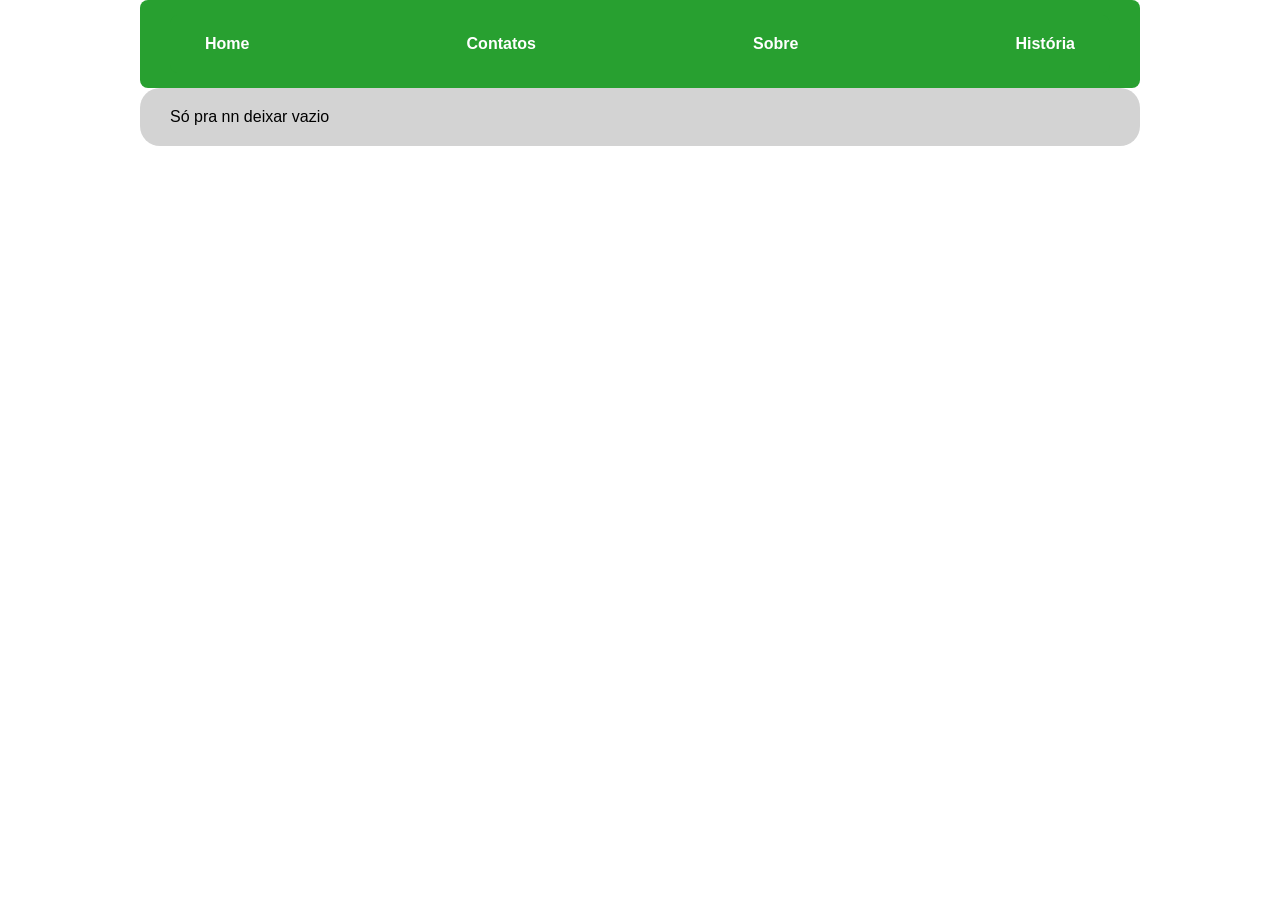
==== about.html @ 3148864a "Mudanças no site" ====
<!DOCTYPE html>
<html lang="en">
<head>
    <meta charset="UTF-8">
    <meta http-equiv="X-UA-Compatible" content="IE=edge">
    <meta name="viewport" content="width=device-width, initial-scale=1.0">
    <title>Document</title>
    <script src="./assets/script/main.js" defer></script>
    <link rel="stylesheet" href="./assets/style/index.css">
</head>
<body>
<div class="container">
    <div id="navbar" class="navbar"></div>
    <div id="content" class="content">
        
        <p>Só pra nn deixar vazio</p>
    </div>
</div>
</body>
</html>
---- assets/style/index.css ----
* {
    margin: 0;
    padding: 0;
    box-sizing: border-box;
}

body {
    font-family: Arial, sans-serif;
}

img{
    border-radius: 5px;
}

.container {
    display: flex;
    flex-direction: column;
    align-items: center;
    width: 100%;
    min-height: 100vh;
}

.navbar {
    background-color: rgb(40, 160, 48);
    width: 100%;
    max-width: 1000px;
    padding: 15px 30px;
    display: flex;
    justify-content: space-between;
    align-items: center;
    border-radius: 8px;
}

.navbar img{
    width: 25px;
    height: 25px;
    background-color: white;
}

.navbar a {
    color: white;
    text-decoration: none;
    font-weight: bold;
    padding: 5px;
    transition: all 0.2 ease;
}

.navbar a:hover {
    background-color:green;
    transform: translateX(4px);
    border: 5px;
    border-radius: 8px;
    transition: all 0.2 ease;
}

.content {
    background-color: lightgray;
    width: 100%;
    max-width: 1000px;
    padding: 20px 30px;
    display: flex;
    flex-direction: column;
    gap: 10px; 
    border-radius: 20px;
}

.content a {
    text-decoration: none;
    font-weight: 600;
    color: #333;
    padding: 8px 10px;
    border-radius: 6px;
    transition: all 0.2s ease;
}

.content a:hover {
    background-color:green;
    transform: translateX(4px);
    color: white;
}

.newpost{
    display: flex;
    justify-content: start;
}

.posts{
    background-color: white;
    padding: 10px;
    border-radius: 30px;
    display: flex;
    align-items: center;
    justify-content: center;
}

.allposts{
    display: flex;
    flex-direction: column;
    align-items: center;
    border: 2px;
    width: 200px;
    height: fit-content;
    gap: 10px;
}

.historia{
    display: flex;
    align-items: center;
    flex-direction: column;
    background-color: white;
    border-radius: 30px;
    padding: 20px;
}

.historia p{
    padding: 10px;
}

.allposts button {
    display: inline-block;
    padding: 12px 24px;
    background: linear-gradient(135deg, green, rgb(0, 209, 0));
    color: white;
    font-weight: 600;
    font-size: 14px;
    text-decoration: none;
    border: none;
    border-radius: 8px;
    cursor: pointer;
    transition: all 0.25s ease;
    box-shadow: 0 4px 10px rgba(0, 0, 0, 0.15);
}

.allposts button:hover {
    transform: translateY(-2px);
    box-shadow: 0 6px 14px rgba(0, 0, 0, 0.2);
}

.allposts button:active {
    transform: translateY(0);
    box-shadow: 0 3px 8px rgba(0, 0, 0, 0.15);
}
body {
    background-color: var(#B00205);
}
.arroba {
    padding-left: 20px;
    padding-right: 20px;
}
.cc {
    text-align:center;
    padding: 10px;
}
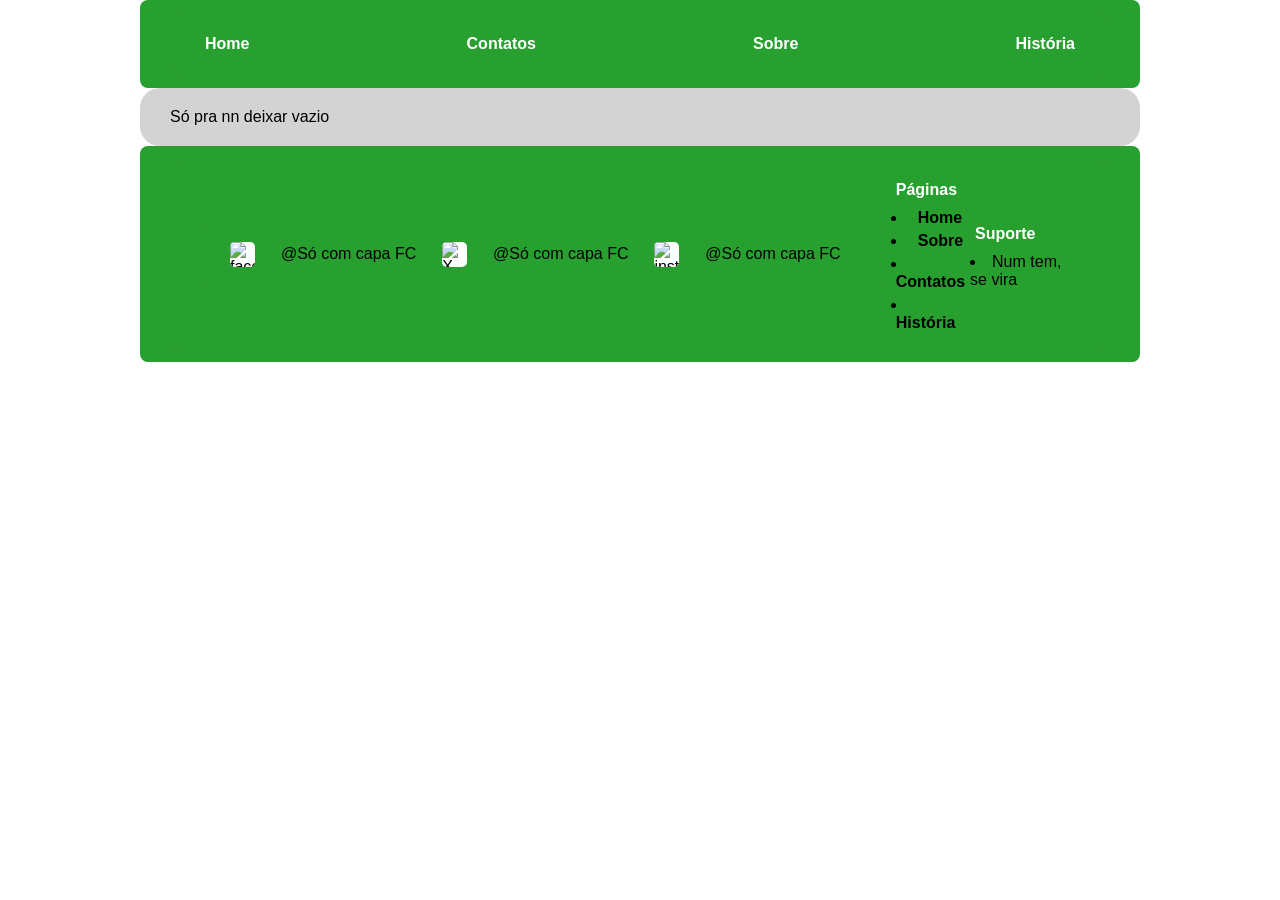
==== commit bee4a41a: "Changes" ====
--- a/about.html
+++ b/about.html
@@ -15,6 +15,7 @@
         
         <p>Só pra nn deixar vazio</p>
     </div>
+    <div class="footer" id="footer"></div>
 </div>
 </body>
 </html>
--- a/assets/style/index.css
+++ b/assets/style/index.css
@@ -32,10 +32,65 @@
     border-radius: 8px;
 }
 
-.navbar img{
+.footer{
+    background-color: rgb(40, 160, 48);
+    width: 100%;
+    max-width: 1000px;
+    padding: 15px 30px;
+    display: flex;
+    justify-content: space-between;
+    align-items: center;
+    border-radius: 8px;
+}
+
+.footer img{
     width: 25px;
     height: 25px;
     background-color: white;
+}
+
+.footer-about{
+    display: flex;
+    flex-direction: column;
+    gap: 5px
+}
+
+.footer-about p{
+    color: white;
+    text-decoration: none;
+    font-weight: bold;
+    padding: 5px;
+    transition: all 0.2 ease;
+}
+
+.footer-about a{
+    color: rgb(0, 0, 0);
+    text-decoration: none;
+    font-weight: bold;
+    padding: 5px;
+    transition: all 0.2 ease;
+}
+
+.footer-about a:hover{
+    background-color:green;
+    transform: translateX(4px);
+    border: 5px;
+    border-radius: 8px;
+    transition: all 0.2 ease;
+}
+
+.footer-suport{
+    display: flex;
+    flex-direction: column;
+    gap: 5px
+}
+
+.footer-suport p{
+    color: white;
+    text-decoration: none;
+    font-weight: bold;
+    padding: 5px;
+    transition: all 0.2 ease;
 }
 
 .navbar a {
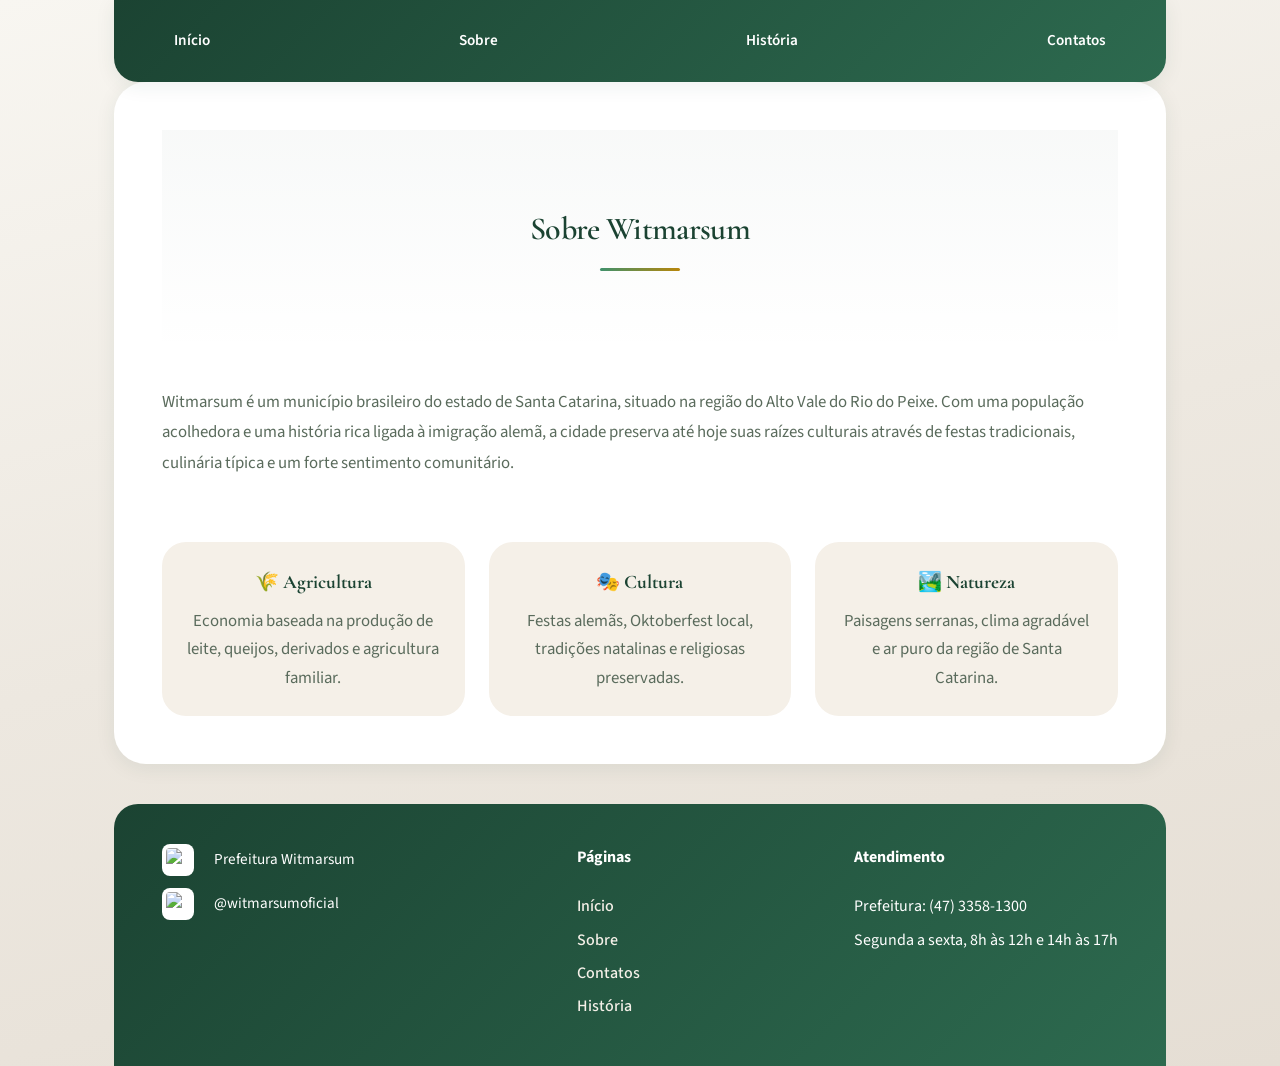
==== commit eb1b1c4a: "Código atualizado" ====
--- a/about.html
+++ b/about.html
@@ -1,21 +1,38 @@
 <!DOCTYPE html>
-<html lang="en">
+<html lang="pt-BR">
 <head>
     <meta charset="UTF-8">
     <meta http-equiv="X-UA-Compatible" content="IE=edge">
     <meta name="viewport" content="width=device-width, initial-scale=1.0">
-    <title>Document</title>
+    <title>Sobre Witmarsum</title>
     <script src="./assets/script/main.js" defer></script>
     <link rel="stylesheet" href="./assets/style/index.css">
 </head>
 <body>
-<div class="container">
-    <div id="navbar" class="navbar"></div>
-    <div id="content" class="content">
-        
-        <p>Só pra nn deixar vazio</p>
+    <div class="container">
+        <div id="navbar" class="navbar"></div>
+        <div id="content" class="content">
+            <div class="hero">
+                <h1>Sobre Witmarsum</h1>
+                <div class="hero-divider"></div>
+            </div>
+            <p class="about-intro">Witmarsum é um município brasileiro do estado de Santa Catarina, situado na região do Alto Vale do Rio do Peixe. Com uma população acolhedora e uma história rica ligada à imigração alemã, a cidade preserva até hoje suas raízes culturais através de festas tradicionais, culinária típica e um forte sentimento comunitário.</p>
+            <div class="about-features">
+                <div class="about-feature">
+                    <h3>🌾 Agricultura</h3>
+                    <p>Economia baseada na produção de leite, queijos, derivados e agricultura familiar.</p>
+                </div>
+                <div class="about-feature">
+                    <h3>🎭 Cultura</h3>
+                    <p>Festas alemãs, Oktoberfest local, tradições natalinas e religiosas preservadas.</p>
+                </div>
+                <div class="about-feature">
+                    <h3>🏞️ Natureza</h3>
+                    <p>Paisagens serranas, clima agradável e ar puro da região de Santa Catarina.</p>
+                </div>
+            </div>
+        </div>
+        <div class="footer" id="footer"></div>
     </div>
-    <div class="footer" id="footer"></div>
-</div>
 </body>
-</html>+</html>
--- a/assets/style/index.css
+++ b/assets/style/index.css
@@ -1,3 +1,23 @@
+@import url('https://fonts.googleapis.com/css2?family=Cormorant+Garamond:ital,wght@0,400;0,600;1,500&family=Source+Sans+3:wght@300;400;500;600;700&display=swap');
+
+:root {
+    --green-deep: #1B4332;
+    --green-medium: #2D6A4F;
+    --green-light: #40916C;
+    --green-pale: #52B788;
+    --cream: #F5F0E8;
+    --cream-dark: #E8E0D5;
+    --white: #FFFFFF;
+    --text-dark: #2C3E2E;
+    --text-muted: #5A6B5C;
+    --gold-accent: #B8860B;
+    --shadow-soft: 0 4px 20px rgba(27, 67, 50, 0.08);
+    --shadow-hover: 0 12px 40px rgba(27, 67, 50, 0.15);
+    --radius-sm: 12px;
+    --radius-lg: 24px;
+    --radius-xl: 32px;
+    --transition: all 0.3s cubic-bezier(0.4, 0, 0.2, 1);
+}
 
 * {
     margin: 0;
@@ -5,12 +25,22 @@
     box-sizing: border-box;
 }
 
+html {
+    scroll-behavior: smooth;
+}
+
 body {
-    font-family: Arial, sans-serif;
-}
-
-img{
-    border-radius: 5px;
+    font-family: 'Source Sans 3', -apple-system, sans-serif;
+    background: linear-gradient(165deg, #F8F6F1 0%, #EDE8E0 50%, #E5DED4 100%);
+    color: var(--text-dark);
+    line-height: 1.7;
+    min-height: 100vh;
+}
+
+img {
+    border-radius: var(--radius-sm);
+    max-width: 100%;
+    height: auto;
 }
 
 .container {
@@ -19,191 +49,530 @@
     align-items: center;
     width: 100%;
     min-height: 100vh;
-}
-
+    max-width: 1100px;
+    margin: 0 auto;
+    padding: 0 24px;
+}
+
+/* ========== NAVBAR ========== */
 .navbar {
-    background-color: rgb(40, 160, 48);
-    width: 100%;
-    max-width: 1000px;
-    padding: 15px 30px;
+    background: linear-gradient(135deg, var(--green-deep) 0%, var(--green-medium) 100%);
+    width: 100%;
+    padding: 18px 40px;
     display: flex;
     justify-content: space-between;
     align-items: center;
-    border-radius: 8px;
-}
-
-.footer{
-    background-color: rgb(40, 160, 48);
-    width: 100%;
-    max-width: 1000px;
-    padding: 15px 30px;
-    display: flex;
-    justify-content: space-between;
-    align-items: center;
-    border-radius: 8px;
-}
-
-.footer img{
-    width: 25px;
-    height: 25px;
-    background-color: white;
-}
-
-.footer-about{
+    border-radius: 0 0 var(--radius-lg) var(--radius-lg);
+    box-shadow: var(--shadow-soft);
+    position: sticky;
+    top: 0;
+    z-index: 100;
+}
+
+.navbar a {
+    color: var(--white);
+    text-decoration: none;
+    font-weight: 600;
+    font-size: 0.95rem;
+    padding: 10px 20px;
+    border-radius: var(--radius-sm);
+    transition: var(--transition);
+    position: relative;
+}
+
+.navbar a::after {
+    content: '';
+    position: absolute;
+    bottom: 4px;
+    left: 50%;
+    transform: translateX(-50%) scaleX(0);
+    width: 70%;
+    height: 2px;
+    background: var(--gold-accent);
+    border-radius: 2px;
+    transition: var(--transition);
+}
+
+.navbar a:hover {
+    color: var(--cream);
+    transform: translateY(-1px);
+}
+
+.navbar a:hover::after {
+    transform: translateX(-50%) scaleX(1);
+}
+
+/* ========== HERO SECTION ========== */
+.hero {
+    width: 100%;
+    padding: 80px 40px 60px;
+    text-align: center;
+    background: linear-gradient(180deg, rgba(27, 67, 50, 0.03) 0%, transparent 100%);
+}
+
+.hero h1 {
+    font-family: 'Cormorant Garamond', serif;
+    font-size: clamp(2.5rem, 6vw, 4rem);
+    font-weight: 600;
+    color: var(--green-deep);
+    letter-spacing: -0.02em;
+    line-height: 1.2;
+    margin-bottom: 20px;
+}
+
+.hero .subtitle {
+    font-size: 1.15rem;
+    color: var(--text-muted);
+    max-width: 600px;
+    margin: 0 auto 30px;
+    font-weight: 400;
+}
+
+.hero-divider {
+    width: 80px;
+    height: 3px;
+    background: linear-gradient(90deg, var(--green-light), var(--gold-accent));
+    margin: 0 auto 24px;
+    border-radius: 2px;
+}
+
+.hero-image {
+    width: 100%;
+    max-width: 768px;
+    height: auto;
+    border-radius: var(--radius-lg);
+    box-shadow: var(--shadow-soft);
+}
+
+/* ========== CONTENT ========== */
+.content {
+    background: var(--white);
+    width: 100%;
+    padding: 48px 48px;
     display: flex;
     flex-direction: column;
-    gap: 5px
-}
-
-.footer-about p{
-    color: white;
-    text-decoration: none;
-    font-weight: bold;
-    padding: 5px;
-    transition: all 0.2 ease;
-}
-
-.footer-about a{
-    color: rgb(0, 0, 0);
-    text-decoration: none;
-    font-weight: bold;
-    padding: 5px;
-    transition: all 0.2 ease;
-}
-
-.footer-about a:hover{
-    background-color:green;
-    transform: translateX(4px);
-    border: 5px;
-    border-radius: 8px;
-    transition: all 0.2 ease;
-}
-
-.footer-suport{
-    display: flex;
-    flex-direction: column;
-    gap: 5px
-}
-
-.footer-suport p{
-    color: white;
-    text-decoration: none;
-    font-weight: bold;
-    padding: 5px;
-    transition: all 0.2 ease;
-}
-
-.navbar a {
-    color: white;
-    text-decoration: none;
-    font-weight: bold;
-    padding: 5px;
-    transition: all 0.2 ease;
-}
-
-.navbar a:hover {
-    background-color:green;
-    transform: translateX(4px);
-    border: 5px;
-    border-radius: 8px;
-    transition: all 0.2 ease;
-}
-
-.content {
-    background-color: lightgray;
-    width: 100%;
-    max-width: 1000px;
-    padding: 20px 30px;
-    display: flex;
-    flex-direction: column;
-    gap: 10px; 
-    border-radius: 20px;
+    gap: 32px;
+    border-radius: var(--radius-xl);
+    box-shadow: var(--shadow-soft);
+    margin-bottom: 40px;
+}
+
+.content h1, .content h2 {
+    font-family: 'Cormorant Garamond', serif;
+    color: var(--green-deep);
+    font-weight: 600;
+}
+
+.content h1 {
+    font-size: 2rem;
+}
+
+.content h2 {
+    font-size: 1.5rem;
+    margin-top: 32px;
+    margin-bottom: 12px;
+}
+
+.content p {
+    color: var(--text-muted);
+    font-size: 1.05rem;
 }
 
 .content a {
     text-decoration: none;
     font-weight: 600;
-    color: #333;
-    padding: 8px 10px;
-    border-radius: 6px;
-    transition: all 0.2s ease;
+    color: var(--green-medium);
+    padding: 12px 24px;
+    border-radius: var(--radius-sm);
+    transition: var(--transition);
+    display: inline-flex;
+    align-items: center;
+    gap: 8px;
 }
 
 .content a:hover {
-    background-color:green;
+    background: linear-gradient(135deg, var(--green-deep), var(--green-medium));
+    color: var(--white);
+    transform: translateY(-2px);
+    box-shadow: var(--shadow-hover);
+}
+
+/* ========== NEW POST BUTTON ========== */
+.newpost {
+    display: flex;
+    justify-content: flex-start;
+}
+
+.newpost a {
+    background: linear-gradient(135deg, var(--green-deep), var(--green-medium));
+    color: var(--white) !important;
+    padding: 14px 28px;
+    border-radius: var(--radius-sm);
+    font-weight: 600;
+    box-shadow: var(--shadow-soft);
+}
+
+.newpost a:hover {
+    box-shadow: var(--shadow-hover);
+}
+
+/* ========== POSTS SECTION ========== */
+.posts {
+    width: 100%;
+}
+
+.posts h1 {
+    font-family: 'Cormorant Garamond', serif;
+    font-size: 1.8rem;
+    color: var(--green-deep);
+    margin-bottom: 28px;
+    padding-bottom: 16px;
+    border-bottom: 2px solid var(--cream-dark);
+}
+
+.allposts {
+    display: flex;
+    flex-direction: column;
+    align-items: stretch;
+    width: 100%;
+    gap: 20px;
+}
+
+.post {
+    background: var(--cream);
+    padding: 24px 28px;
+    border-radius: var(--radius-lg);
+    border-left: 4px solid var(--green-light);
+    transition: var(--transition);
+}
+
+.post:hover {
+    box-shadow: var(--shadow-soft);
     transform: translateX(4px);
+    border-left-color: var(--gold-accent);
+}
+
+.post h3 {
+    font-family: 'Cormorant Garamond', serif;
+    font-size: 1.4rem;
+    color: var(--green-deep);
+    margin-bottom: 8px;
+}
+
+.post small {
+    color: var(--text-muted);
+    font-size: 0.9rem;
+}
+
+.post-buttons {
+    display: flex;
+    gap: 12px;
+    margin-top: 16px;
+    flex-wrap: wrap;
+}
+
+.allposts button, .btn {
+    display: inline-flex;
+    align-items: center;
+    gap: 8px;
+    padding: 12px 24px;
+    background: linear-gradient(135deg, var(--green-medium), var(--green-light));
+    color: var(--white);
+    font-weight: 600;
+    font-size: 0.95rem;
+    text-decoration: none;
+    border: none;
+    border-radius: var(--radius-sm);
+    cursor: pointer;
+    transition: var(--transition);
+    box-shadow: 0 2px 12px rgba(45, 106, 79, 0.3);
+    font-family: inherit;
+}
+
+.allposts button:hover, .btn:hover {
+    transform: translateY(-2px);
+    box-shadow: 0 6px 20px rgba(45, 106, 79, 0.4);
+}
+
+.allposts button:active, .btn:active {
+    transform: translateY(0);
+}
+
+.btn-danger {
+    background: linear-gradient(135deg, #c0392b, #e74c3c) !important;
+    box-shadow: 0 2px 12px rgba(192, 57, 43, 0.3) !important;
+}
+
+.btn-danger:hover {
+    box-shadow: 0 6px 20px rgba(192, 57, 43, 0.4) !important;
+}
+
+/* ========== FOOTER ========== */
+.footer {
+    background: linear-gradient(135deg, var(--green-deep) 0%, var(--green-medium) 100%);
+    width: 100%;
+    padding: 40px 48px;
+    display: flex;
+    flex-wrap: wrap;
+    justify-content: space-between;
+    align-items: flex-start;
+    gap: 40px;
+    border-radius: var(--radius-lg) var(--radius-lg) 0 0;
+    margin-top: auto;
+}
+
+.footer > div {
+    display: flex;
+    flex-direction: column;
+    gap: 12px;
+}
+
+.footer img {
+    width: 32px;
+    height: 32px;
+    background: var(--white);
+    padding: 4px;
+    border-radius: 8px;
+    transition: var(--transition);
+}
+
+.footer img:hover {
+    transform: scale(1.1);
+}
+
+.footer-about p, .footer-suport p {
+    color: var(--white);
+    font-weight: 700;
+    font-size: 1rem;
+    margin-bottom: 4px;
+}
+
+.footer-about a, .footer-suport a {
+    color: var(--cream);
+    text-decoration: none;
+    font-weight: 500;
+    transition: var(--transition);
+}
+
+.footer-about a:hover, .footer-suport a:hover {
+    color: var(--gold-accent);
+}
+
+.footer-about ul, .footer-suport ul {
+    list-style: none;
+}
+
+.footer-about li, .footer-suport li {
+    margin: 6px 0;
     color: white;
 }
 
-.newpost{
-    display: flex;
-    justify-content: start;
-}
-
-.posts{
-    background-color: white;
-    padding: 10px;
-    border-radius: 30px;
+.footer-social {
+    display: flex;
+    flex-direction: column;
+    align-items: flex-start;
+    gap: 10px;
+}
+
+.footer-social-item {
     display: flex;
     align-items: center;
-    justify-content: center;
-}
-
-.allposts{
-    display: flex;
-    flex-direction: column;
-    align-items: center;
-    border: 2px;
-    width: 200px;
-    height: fit-content;
-    gap: 10px;
-}
-
-.historia{
+    gap: 12px;
+    color: var(--white);
+}
+
+.footer-social-item img {
+    width: 32px;
+    height: 32px;
+    min-width: 32px;
+    min-height: 32px;
+    object-fit: contain;
+    flex-shrink: 0;
+}
+
+.arroba {
+    padding: 0 8px;
+    font-size: 0.95rem;
+}
+
+/* ========== HISTÓRIA ========== */
+.historia {
     display: flex;
     align-items: center;
     flex-direction: column;
-    background-color: white;
-    border-radius: 30px;
-    padding: 20px;
-}
-
-.historia p{
-    padding: 10px;
-}
-
-.allposts button {
-    display: inline-block;
-    padding: 12px 24px;
-    background: linear-gradient(135deg, green, rgb(0, 209, 0));
-    color: white;
-    font-weight: 600;
-    font-size: 14px;
-    text-decoration: none;
+    background: var(--white);
+    border-radius: var(--radius-xl);
+    padding: 48px;
+    box-shadow: var(--shadow-soft);
+}
+
+.historia h1 {
+    font-family: 'Cormorant Garamond', serif;
+    font-size: 2.2rem;
+    color: var(--green-deep);
+    margin-bottom: 24px;
+    text-align: center;
+}
+
+.historia h2 {
+    font-family: 'Cormorant Garamond', serif;
+    font-size: 1.5rem;
+    color: var(--green-medium);
+    margin-top: 32px;
+    margin-bottom: 12px;
+}
+
+.historia img {
+    width: 100%;
+    max-width: 700px;
+    height: auto;
+    border-radius: var(--radius-lg);
+    box-shadow: var(--shadow-soft);
+    margin: 24px 0;
+}
+
+.historia p {
+    color: var(--text-muted);
+    padding: 12px 0;
+    text-align: justify;
+    max-width: 720px;
+}
+
+/* ========== CONTACTS ========== */
+.contacts-grid {
+    display: grid;
+    grid-template-columns: repeat(auto-fit, minmax(280px, 1fr));
+    gap: 24px;
+    width: 100%;
+}
+
+.contact-card {
+    background: var(--cream);
+    padding: 28px;
+    border-radius: var(--radius-lg);
+    border: 2px solid transparent;
+    transition: var(--transition);
+}
+
+.contact-card:hover {
+    border-color: var(--green-light);
+    box-shadow: var(--shadow-soft);
+}
+
+.contact-card h3 {
+    font-family: 'Cormorant Garamond', serif;
+    color: var(--green-deep);
+    margin-bottom: 12px;
+    font-size: 1.3rem;
+}
+
+.contact-card p, .contact-card a {
+    color: var(--text-muted);
+    margin: 6px 0;
+}
+
+.contact-card a {
+    color: var(--green-medium);
+    padding: 0;
+}
+
+/* ========== ABOUT ========== */
+.about-intro {
+    font-size: 1.15rem;
+    line-height: 1.8;
+}
+
+.about-features {
+    display: grid;
+    grid-template-columns: repeat(auto-fit, minmax(240px, 1fr));
+    gap: 24px;
+    margin-top: 32px;
+}
+
+.about-feature {
+    background: var(--cream);
+    padding: 24px;
+    border-radius: var(--radius-lg);
+    text-align: center;
+}
+
+.about-feature h3 {
+    font-family: 'Cormorant Garamond', serif;
+    color: var(--green-deep);
+    margin-bottom: 8px;
+    font-size: 1.2rem;
+}
+
+/* ========== NEW POST FORM ========== */
+.form-newpost input, .form-newpost textarea {
+    width: 100%;
+    padding: 16px 20px;
+    border: 2px solid var(--cream-dark);
+    border-radius: var(--radius-sm);
+    font-family: inherit;
+    font-size: 1rem;
+    transition: var(--transition);
+}
+
+.form-newpost input:focus, .form-newpost textarea:focus {
+    outline: none;
+    border-color: var(--green-light);
+    box-shadow: 0 0 0 3px rgba(64, 145, 108, 0.2);
+}
+
+.form-newpost input {
+    margin-bottom: 16px;
+}
+
+.form-newpost textarea {
+    min-height: 180px;
+    resize: vertical;
+    margin-bottom: 20px;
+}
+
+.form-newpost button {
+    padding: 14px 32px;
+}
+
+/* ========== POST DETAIL ========== */
+.post-detail h1 {
+    font-family: 'Cormorant Garamond', serif;
+    font-size: 2rem;
+    color: var(--green-deep);
+}
+
+.post-detail hr {
     border: none;
-    border-radius: 8px;
-    cursor: pointer;
-    transition: all 0.25s ease;
-    box-shadow: 0 4px 10px rgba(0, 0, 0, 0.15);
-}
-
-.allposts button:hover {
-    transform: translateY(-2px);
-    box-shadow: 0 6px 14px rgba(0, 0, 0, 0.2);
-}
-
-.allposts button:active {
-    transform: translateY(0);
-    box-shadow: 0 3px 8px rgba(0, 0, 0, 0.15);
-}
-body {
-    background-color: var(#B00205);
-}
-.arroba {
-    padding-left: 20px;
-    padding-right: 20px;
-}
-.cc {
-    text-align:center;
-    padding: 10px;
-}+    height: 2px;
+    background: linear-gradient(90deg, var(--green-light), transparent);
+    margin: 20px 0;
+}
+
+.post-detail #post-content {
+    white-space: pre-wrap;
+    color: var(--text-muted);
+    line-height: 1.8;
+}
+
+/* ========== RESPONSIVE ========== */
+@media (max-width: 768px) {
+    .navbar {
+        flex-direction: column;
+        gap: 12px;
+        padding: 16px 24px;
+    }
+
+    .content {
+        padding: 28px 24px;
+    }
+
+    .footer {
+        flex-direction: column;
+        text-align: center;
+        padding: 32px 24px;
+    }
+
+    .footer-social {
+        justify-content: center;
+    }
+}
